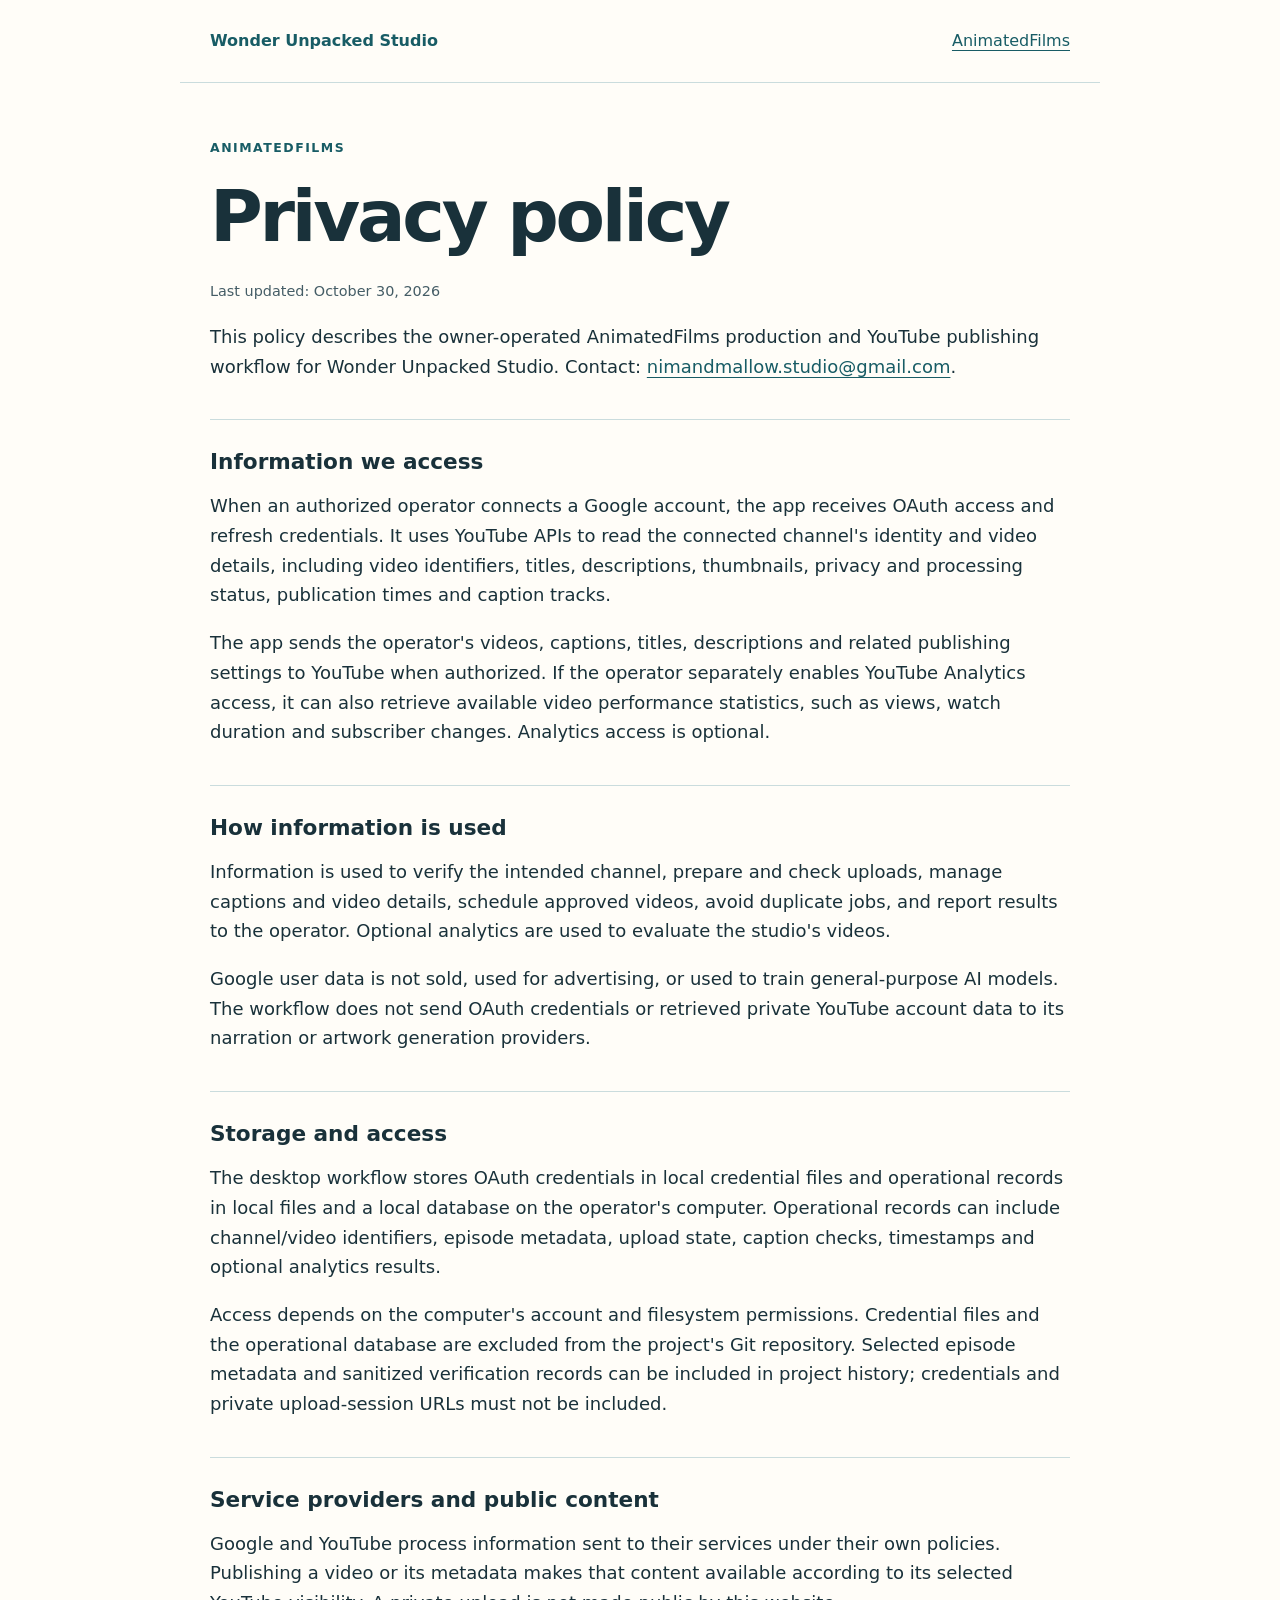
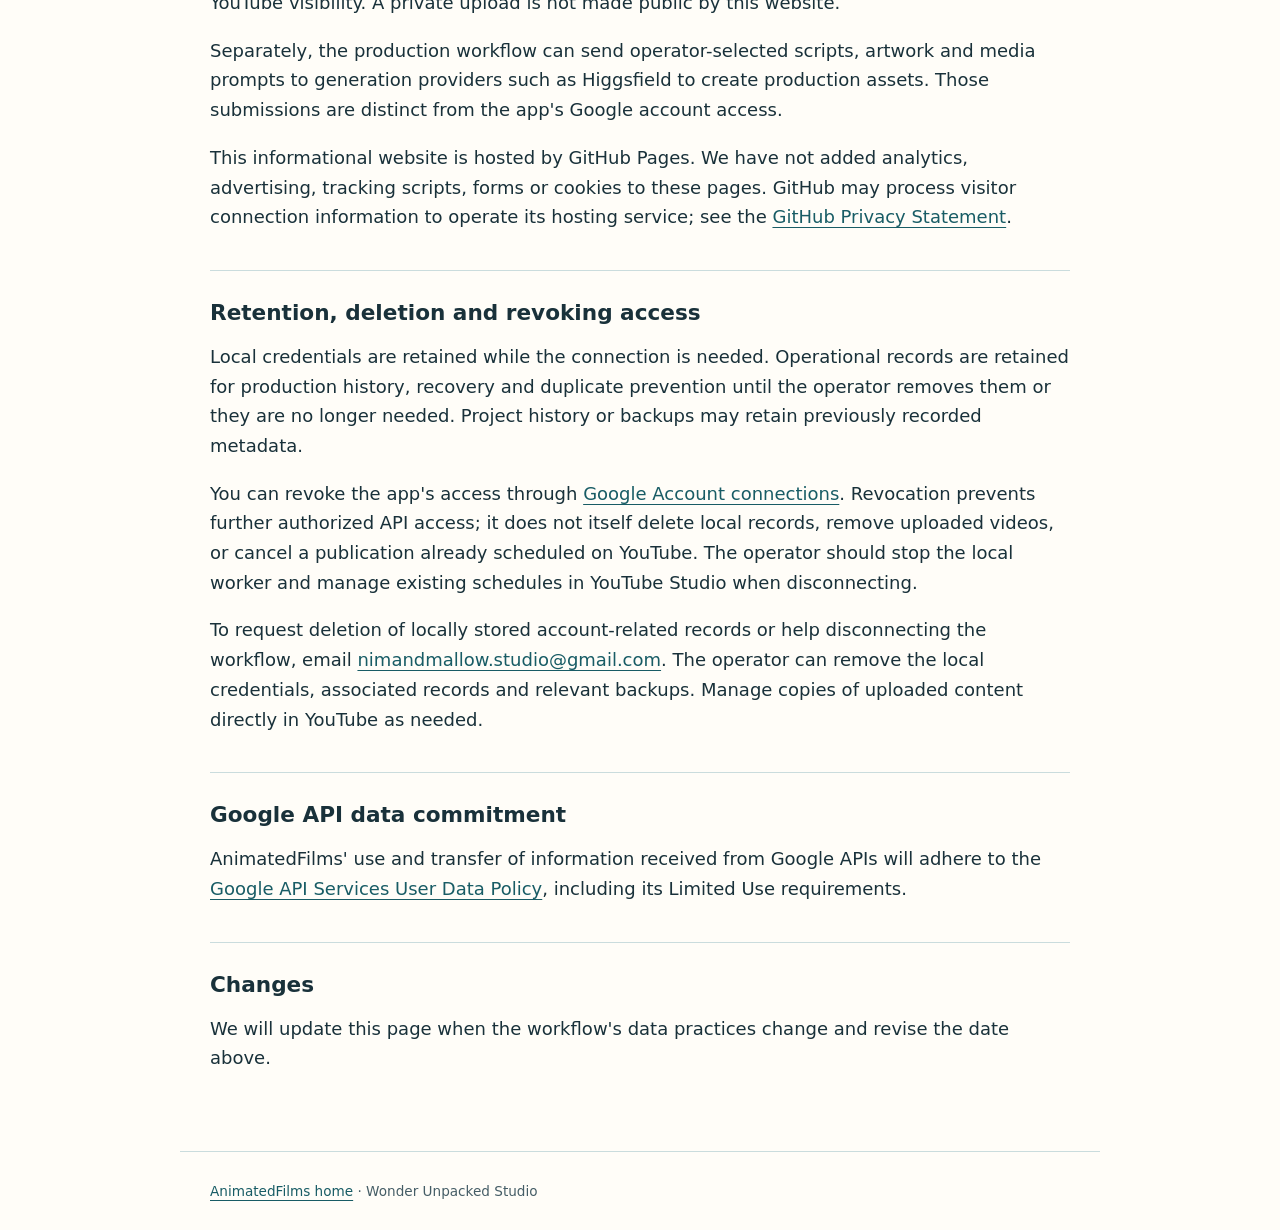
==== privacy.html @ 7d2fbfcc "Publish AnimatedFilms homepage and privacy policy" ====
<!doctype html>
<html lang="en">
<head>
  <meta charset="utf-8">
  <meta name="viewport" content="width=device-width, initial-scale=1">
  <meta name="description" content="How AnimatedFilms accesses, uses and stores data for the Wonder Unpacked Studio production workflow.">
  <title>Privacy policy | AnimatedFilms</title>
  <link rel="stylesheet" href="styles.css">
</head>
<body>
  <header><a class="brand" href="./">Wonder Unpacked Studio</a><nav aria-label="Main"><a href="./">AnimatedFilms</a></nav></header>
  <main>
    <p class="eyebrow">AnimatedFilms</p><h1>Privacy policy</h1><p class="updated">Last updated: October 30, 2026</p>
    <p>This policy describes the owner-operated AnimatedFilms production and YouTube publishing workflow for Wonder Unpacked Studio. Contact: <a href="mailto:nimandmallow.studio@gmail.com">nimandmallow.studio@gmail.com</a>.</p>
    <section><h2>Information we access</h2>
      <p>When an authorized operator connects a Google account, the app receives OAuth access and refresh credentials. It uses YouTube APIs to read the connected channel's identity and video details, including video identifiers, titles, descriptions, thumbnails, privacy and processing status, publication times and caption tracks.</p>
      <p>The app sends the operator's videos, captions, titles, descriptions and related publishing settings to YouTube when authorized. If the operator separately enables YouTube Analytics access, it can also retrieve available video performance statistics, such as views, watch duration and subscriber changes. Analytics access is optional.</p>
    </section>
    <section><h2>How information is used</h2>
      <p>Information is used to verify the intended channel, prepare and check uploads, manage captions and video details, schedule approved videos, avoid duplicate jobs, and report results to the operator. Optional analytics are used to evaluate the studio's videos.</p>
      <p>Google user data is not sold, used for advertising, or used to train general-purpose AI models. The workflow does not send OAuth credentials or retrieved private YouTube account data to its narration or artwork generation providers.</p>
    </section>
    <section><h2>Storage and access</h2>
      <p>The desktop workflow stores OAuth credentials in local credential files and operational records in local files and a local database on the operator's computer. Operational records can include channel/video identifiers, episode metadata, upload state, caption checks, timestamps and optional analytics results.</p>
      <p>Access depends on the computer's account and filesystem permissions. Credential files and the operational database are excluded from the project's Git repository. Selected episode metadata and sanitized verification records can be included in project history; credentials and private upload-session URLs must not be included.</p>
    </section>
    <section><h2>Service providers and public content</h2>
      <p>Google and YouTube process information sent to their services under their own policies. Publishing a video or its metadata makes that content available according to its selected YouTube visibility. A private upload is not made public by this website.</p>
      <p>Separately, the production workflow can send operator-selected scripts, artwork and media prompts to generation providers such as Higgsfield to create production assets. Those submissions are distinct from the app's Google account access.</p>
      <p>This informational website is hosted by GitHub Pages. We have not added analytics, advertising, tracking scripts, forms or cookies to these pages. GitHub may process visitor connection information to operate its hosting service; see the <a href="https://docs.github.com/en/site-policy/privacy-policies/github-general-privacy-statement">GitHub Privacy Statement</a>.</p>
    </section>
    <section><h2>Retention, deletion and revoking access</h2>
      <p>Local credentials are retained while the connection is needed. Operational records are retained for production history, recovery and duplicate prevention until the operator removes them or they are no longer needed. Project history or backups may retain previously recorded metadata.</p>
      <p>You can revoke the app's access through <a href="https://myaccount.google.com/connections">Google Account connections</a>. Revocation prevents further authorized API access; it does not itself delete local records, remove uploaded videos, or cancel a publication already scheduled on YouTube. The operator should stop the local worker and manage existing schedules in YouTube Studio when disconnecting.</p>
      <p>To request deletion of locally stored account-related records or help disconnecting the workflow, email <a href="mailto:nimandmallow.studio@gmail.com">nimandmallow.studio@gmail.com</a>. The operator can remove the local credentials, associated records and relevant backups. Manage copies of uploaded content directly in YouTube as needed.</p>
    </section>
    <section><h2>Google API data commitment</h2><p>AnimatedFilms' use and transfer of information received from Google APIs will adhere to the <a href="https://developers.google.com/terms/api-services-user-data-policy">Google API Services User Data Policy</a>, including its Limited Use requirements.</p></section>
    <section><h2>Changes</h2><p>We will update this page when the workflow's data practices change and revise the date above.</p></section>
  </main>
  <footer><a href="./">AnimatedFilms home</a> · Wonder Unpacked Studio</footer>
</body>
</html>
---- styles.css ----
:root{color-scheme:light;--ink:#19313a;--muted:#455d66;--line:#cadcdd;--paper:#fffdf8;--accent:#185c65}
*{box-sizing:border-box}
body{margin:0;background:var(--paper);color:var(--ink);font:18px/1.65 system-ui,-apple-system,"Segoe UI",sans-serif}
header,main,footer{max-width:920px;margin:auto;padding:28px 30px}
header{display:flex;align-items:center;justify-content:space-between;gap:20px;border-bottom:1px solid var(--line);font-size:16px}
.brand{font-weight:750;text-decoration:none}
a{color:var(--accent);text-underline-offset:4px;overflow-wrap:anywhere}
a:hover{text-decoration-thickness:2px}
a:focus-visible{outline:3px solid var(--accent);outline-offset:5px}
main{padding-top:55px;padding-bottom:60px}
h1{font-size:clamp(2.4rem,7vw,4.5rem);line-height:1.1;letter-spacing:-.045em;margin:10px 0 24px}
h2{font-size:1.35rem;line-height:1.3;margin:0 0 15px}
p{margin:0 0 18px}
.eyebrow{text-transform:uppercase;letter-spacing:.12em;font-size:.78rem;font-weight:750;color:var(--accent)}
.lead{font-size:1.35rem;max-width:650px;color:var(--muted)}
.updated{font-size:.9rem;color:var(--muted)}
section{margin-top:38px;padding-top:28px;border-top:1px solid var(--line)}
footer{border-top:1px solid var(--line);font-size:.85rem;color:var(--muted)}
@media(max-width:540px){header,main,footer{padding-left:22px;padding-right:22px}header{align-items:flex-start;flex-direction:column;gap:10px}main{padding-top:36px}body{font-size:17px}}
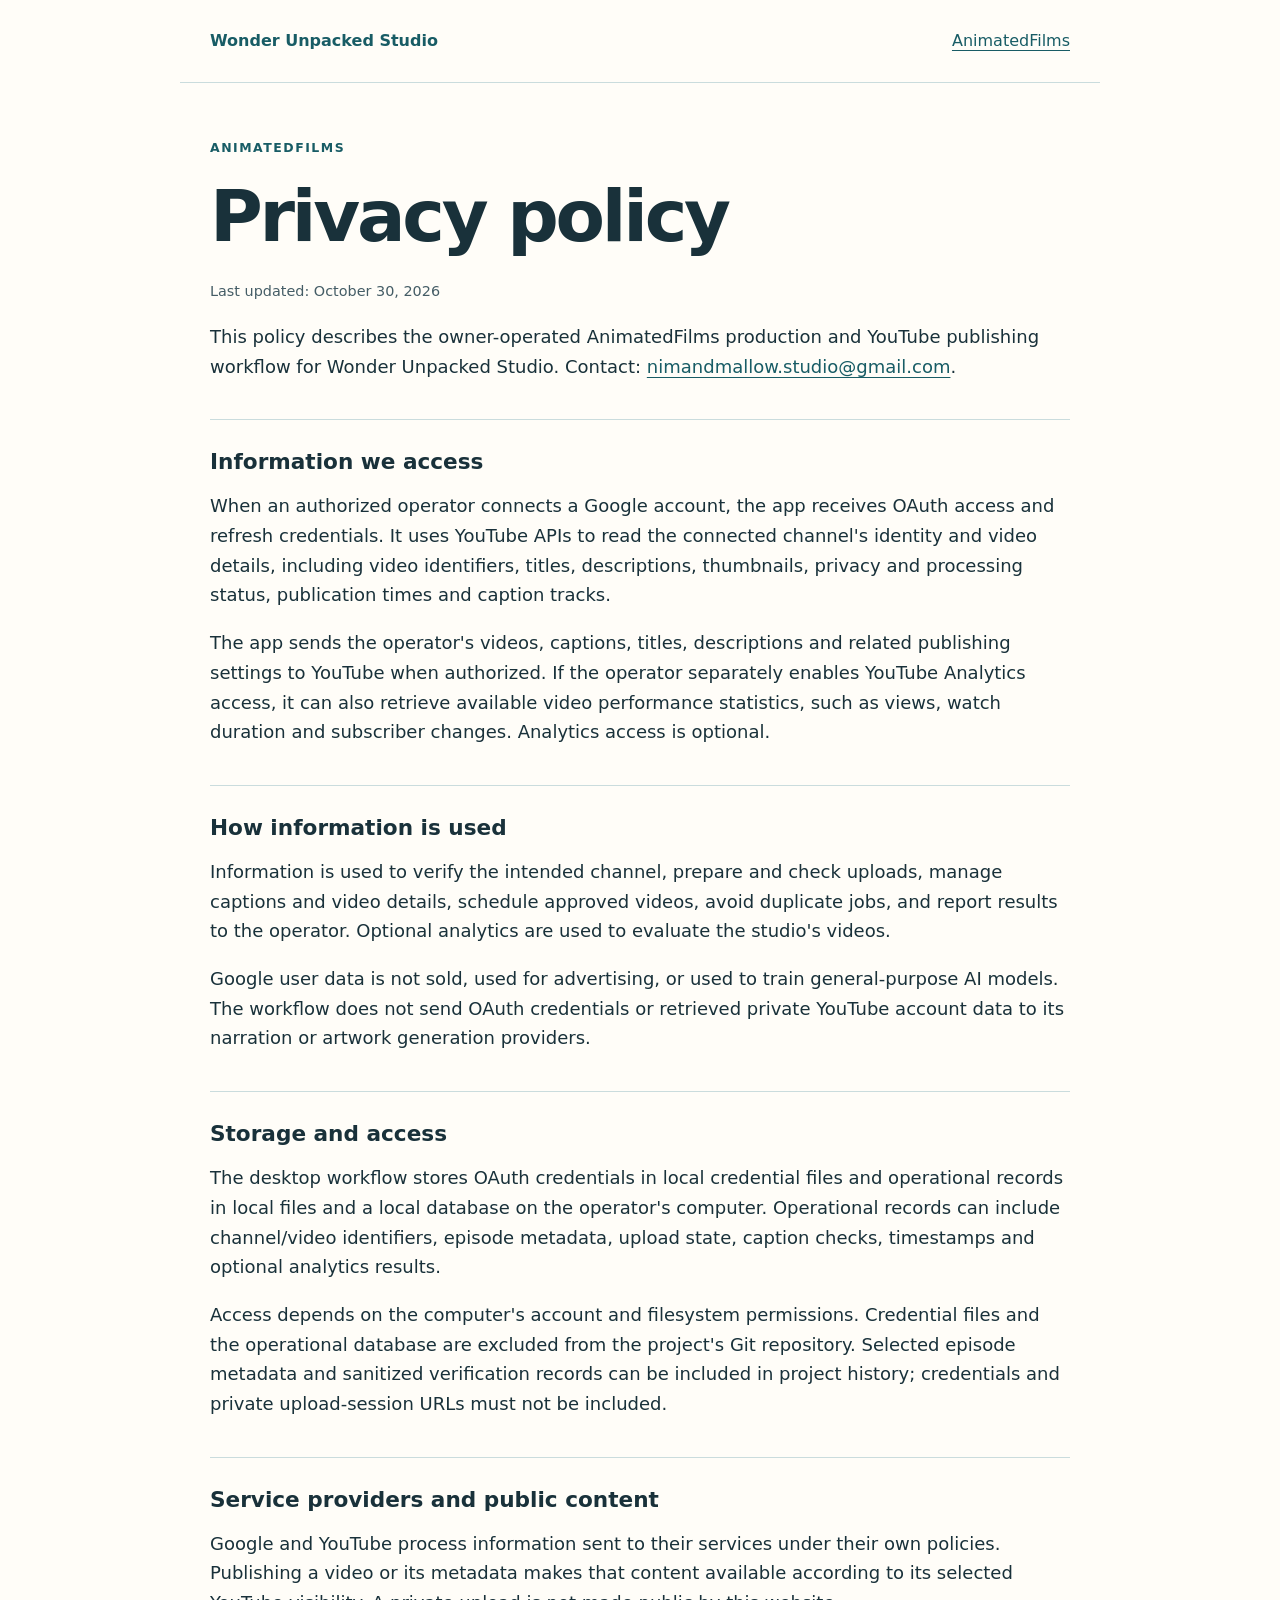
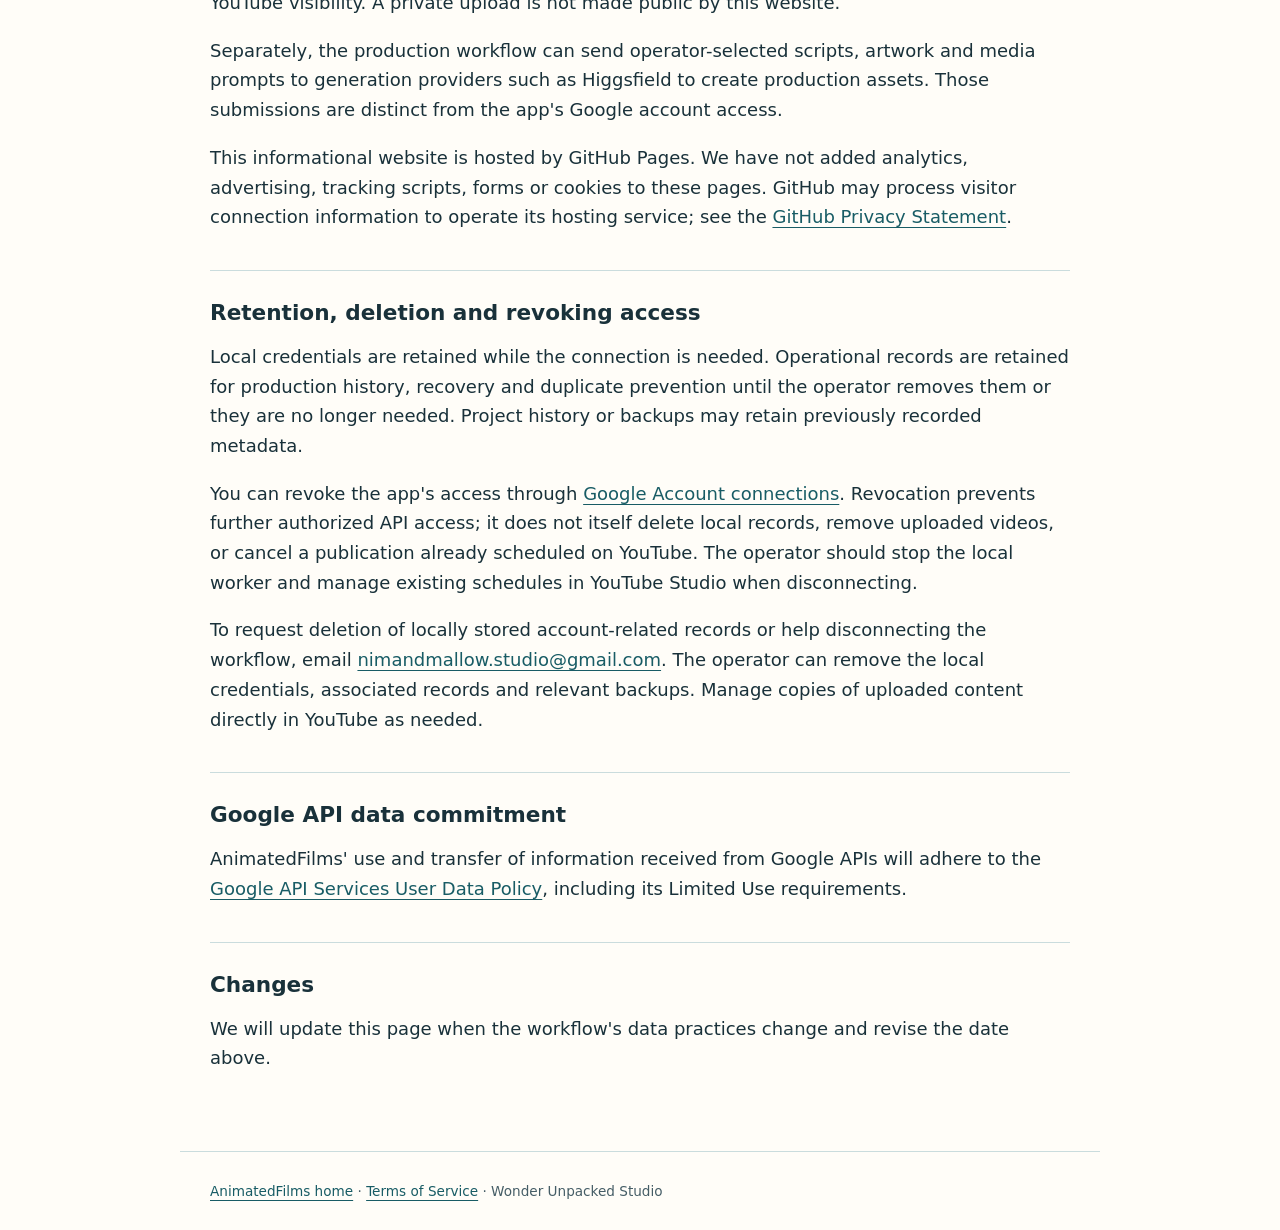
==== commit 00227388: "Add public AnimatedFilms Terms of Service and navigation" ====
--- a/privacy.html
+++ b/privacy.html
@@ -37,6 +37,6 @@
     <section><h2>Google API data commitment</h2><p>AnimatedFilms' use and transfer of information received from Google APIs will adhere to the <a href="https://developers.google.com/terms/api-services-user-data-policy">Google API Services User Data Policy</a>, including its Limited Use requirements.</p></section>
     <section><h2>Changes</h2><p>We will update this page when the workflow's data practices change and revise the date above.</p></section>
   </main>
-  <footer><a href="./">AnimatedFilms home</a> · Wonder Unpacked Studio</footer>
+  <footer><a href="./">AnimatedFilms home</a> · <a href="terms.html">Terms of Service</a> · Wonder Unpacked Studio</footer>
 </body>
 </html>
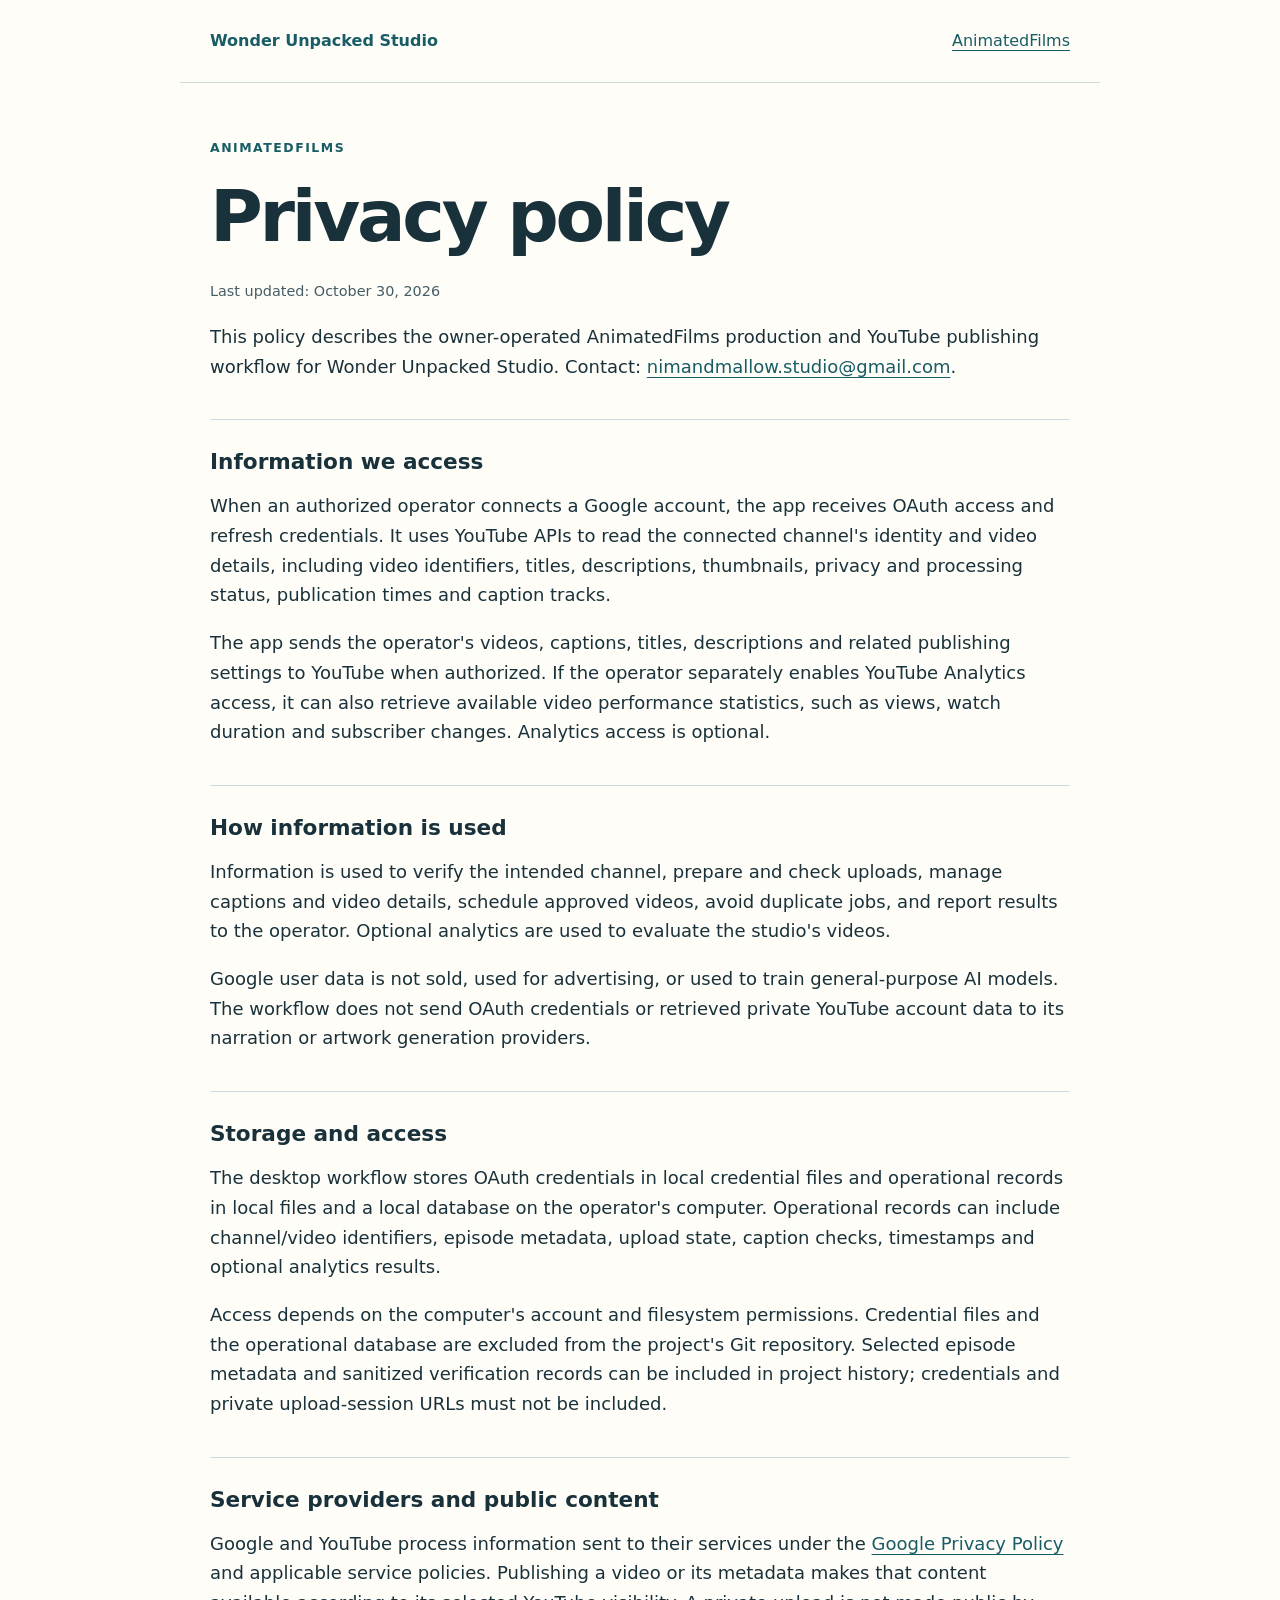
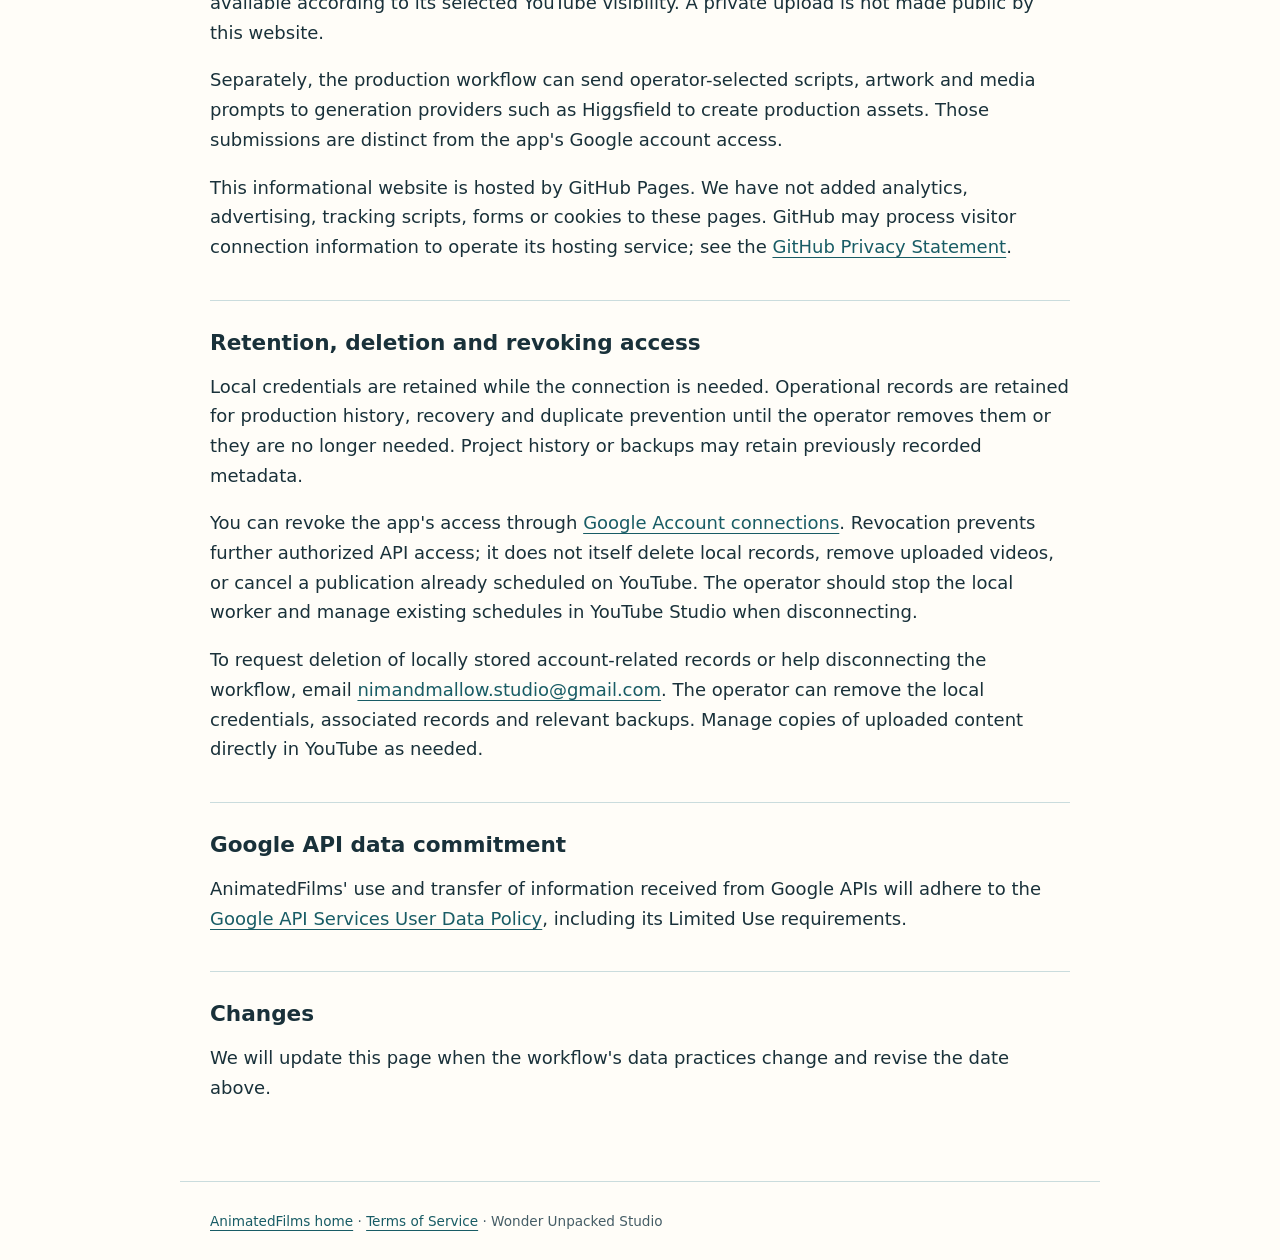
==== commit df206445: "Link Google Privacy Policy in public data disclosures" ====
--- a/privacy.html
+++ b/privacy.html
@@ -25,7 +25,7 @@
       <p>Access depends on the computer's account and filesystem permissions. Credential files and the operational database are excluded from the project's Git repository. Selected episode metadata and sanitized verification records can be included in project history; credentials and private upload-session URLs must not be included.</p>
     </section>
     <section><h2>Service providers and public content</h2>
-      <p>Google and YouTube process information sent to their services under their own policies. Publishing a video or its metadata makes that content available according to its selected YouTube visibility. A private upload is not made public by this website.</p>
+      <p>Google and YouTube process information sent to their services under the <a href="https://policies.google.com/privacy">Google Privacy Policy</a> and applicable service policies. Publishing a video or its metadata makes that content available according to its selected YouTube visibility. A private upload is not made public by this website.</p>
       <p>Separately, the production workflow can send operator-selected scripts, artwork and media prompts to generation providers such as Higgsfield to create production assets. Those submissions are distinct from the app's Google account access.</p>
       <p>This informational website is hosted by GitHub Pages. We have not added analytics, advertising, tracking scripts, forms or cookies to these pages. GitHub may process visitor connection information to operate its hosting service; see the <a href="https://docs.github.com/en/site-policy/privacy-policies/github-general-privacy-statement">GitHub Privacy Statement</a>.</p>
     </section>
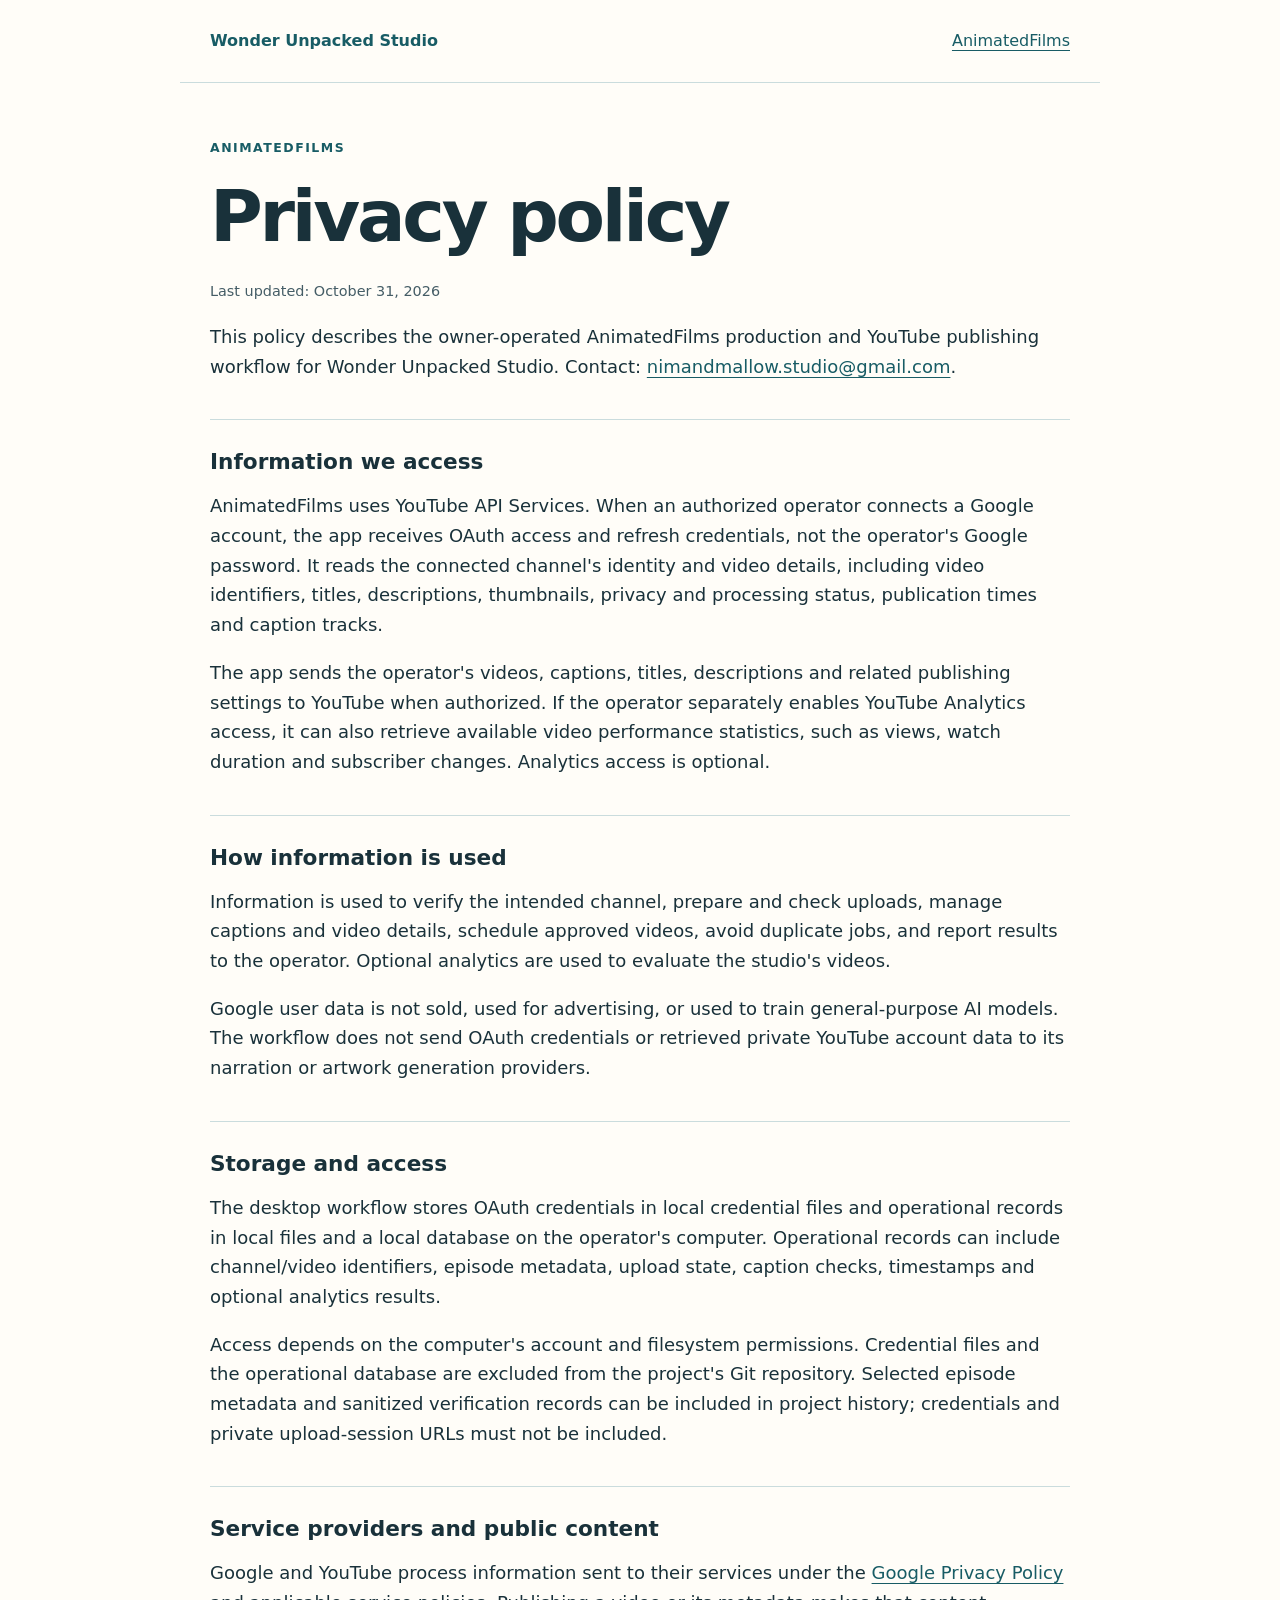
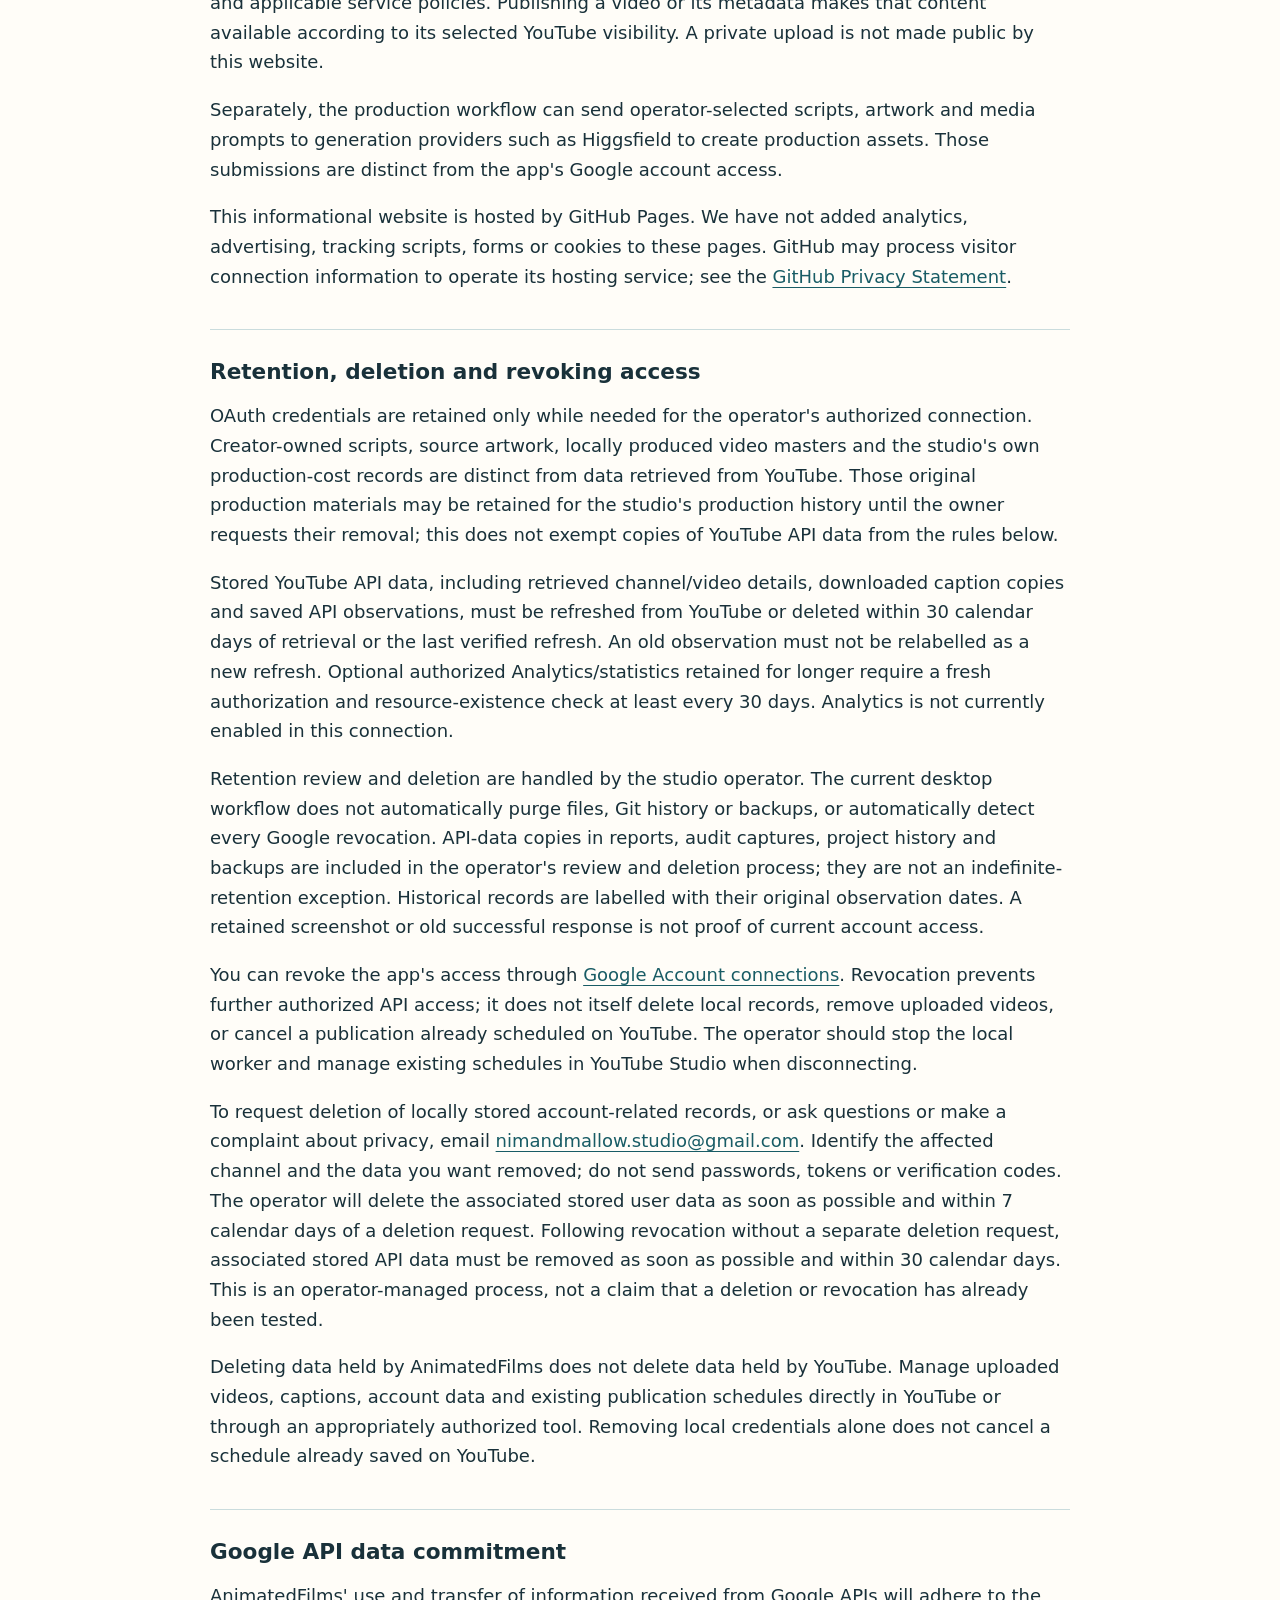
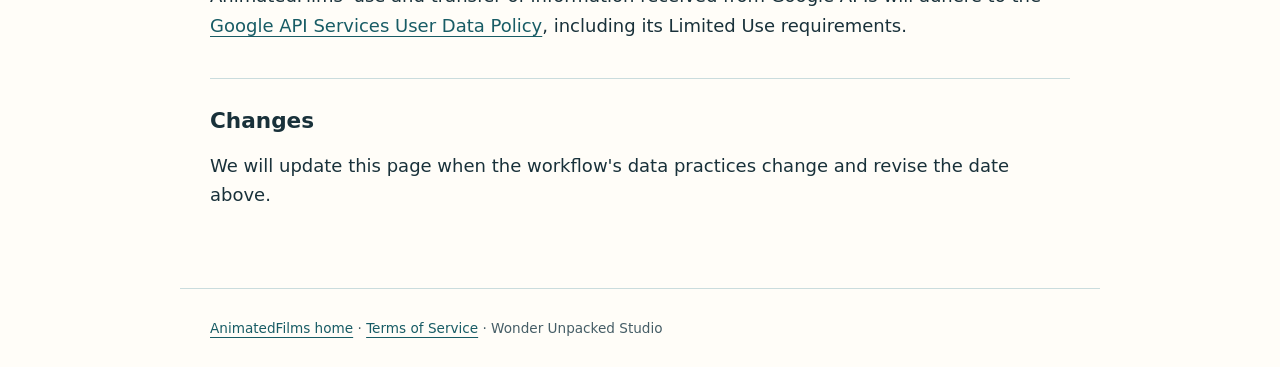
==== commit 39aff4a8: "Clarify AnimatedFilms API data retention and manual deletion process" ====
--- a/privacy.html
+++ b/privacy.html
@@ -10,10 +10,10 @@
 <body>
   <header><a class="brand" href="./">Wonder Unpacked Studio</a><nav aria-label="Main"><a href="./">AnimatedFilms</a></nav></header>
   <main>
-    <p class="eyebrow">AnimatedFilms</p><h1>Privacy policy</h1><p class="updated">Last updated: October 30, 2026</p>
+    <p class="eyebrow">AnimatedFilms</p><h1>Privacy policy</h1><p class="updated">Last updated: October 31, 2026</p>
     <p>This policy describes the owner-operated AnimatedFilms production and YouTube publishing workflow for Wonder Unpacked Studio. Contact: <a href="mailto:nimandmallow.studio@gmail.com">nimandmallow.studio@gmail.com</a>.</p>
     <section><h2>Information we access</h2>
-      <p>When an authorized operator connects a Google account, the app receives OAuth access and refresh credentials. It uses YouTube APIs to read the connected channel's identity and video details, including video identifiers, titles, descriptions, thumbnails, privacy and processing status, publication times and caption tracks.</p>
+      <p>AnimatedFilms uses YouTube API Services. When an authorized operator connects a Google account, the app receives OAuth access and refresh credentials, not the operator's Google password. It reads the connected channel's identity and video details, including video identifiers, titles, descriptions, thumbnails, privacy and processing status, publication times and caption tracks.</p>
       <p>The app sends the operator's videos, captions, titles, descriptions and related publishing settings to YouTube when authorized. If the operator separately enables YouTube Analytics access, it can also retrieve available video performance statistics, such as views, watch duration and subscriber changes. Analytics access is optional.</p>
     </section>
     <section><h2>How information is used</h2>
@@ -30,9 +30,12 @@
       <p>This informational website is hosted by GitHub Pages. We have not added analytics, advertising, tracking scripts, forms or cookies to these pages. GitHub may process visitor connection information to operate its hosting service; see the <a href="https://docs.github.com/en/site-policy/privacy-policies/github-general-privacy-statement">GitHub Privacy Statement</a>.</p>
     </section>
     <section><h2>Retention, deletion and revoking access</h2>
-      <p>Local credentials are retained while the connection is needed. Operational records are retained for production history, recovery and duplicate prevention until the operator removes them or they are no longer needed. Project history or backups may retain previously recorded metadata.</p>
+      <p>OAuth credentials are retained only while needed for the operator's authorized connection. Creator-owned scripts, source artwork, locally produced video masters and the studio's own production-cost records are distinct from data retrieved from YouTube. Those original production materials may be retained for the studio's production history until the owner requests their removal; this does not exempt copies of YouTube API data from the rules below.</p>
+      <p>Stored YouTube API data, including retrieved channel/video details, downloaded caption copies and saved API observations, must be refreshed from YouTube or deleted within 30 calendar days of retrieval or the last verified refresh. An old observation must not be relabelled as a new refresh. Optional authorized Analytics/statistics retained for longer require a fresh authorization and resource-existence check at least every 30 days. Analytics is not currently enabled in this connection.</p>
+      <p>Retention review and deletion are handled by the studio operator. The current desktop workflow does not automatically purge files, Git history or backups, or automatically detect every Google revocation. API-data copies in reports, audit captures, project history and backups are included in the operator's review and deletion process; they are not an indefinite-retention exception. Historical records are labelled with their original observation dates. A retained screenshot or old successful response is not proof of current account access.</p>
       <p>You can revoke the app's access through <a href="https://myaccount.google.com/connections">Google Account connections</a>. Revocation prevents further authorized API access; it does not itself delete local records, remove uploaded videos, or cancel a publication already scheduled on YouTube. The operator should stop the local worker and manage existing schedules in YouTube Studio when disconnecting.</p>
-      <p>To request deletion of locally stored account-related records or help disconnecting the workflow, email <a href="mailto:nimandmallow.studio@gmail.com">nimandmallow.studio@gmail.com</a>. The operator can remove the local credentials, associated records and relevant backups. Manage copies of uploaded content directly in YouTube as needed.</p>
+      <p>To request deletion of locally stored account-related records, or ask questions or make a complaint about privacy, email <a href="mailto:nimandmallow.studio@gmail.com?subject=AnimatedFilms%20privacy%20or%20deletion%20request">nimandmallow.studio@gmail.com</a>. Identify the affected channel and the data you want removed; do not send passwords, tokens or verification codes. The operator will delete the associated stored user data as soon as possible and within 7 calendar days of a deletion request. Following revocation without a separate deletion request, associated stored API data must be removed as soon as possible and within 30 calendar days. This is an operator-managed process, not a claim that a deletion or revocation has already been tested.</p>
+      <p>Deleting data held by AnimatedFilms does not delete data held by YouTube. Manage uploaded videos, captions, account data and existing publication schedules directly in YouTube or through an appropriately authorized tool. Removing local credentials alone does not cancel a schedule already saved on YouTube.</p>
     </section>
     <section><h2>Google API data commitment</h2><p>AnimatedFilms' use and transfer of information received from Google APIs will adhere to the <a href="https://developers.google.com/terms/api-services-user-data-policy">Google API Services User Data Policy</a>, including its Limited Use requirements.</p></section>
     <section><h2>Changes</h2><p>We will update this page when the workflow's data practices change and revise the date above.</p></section>
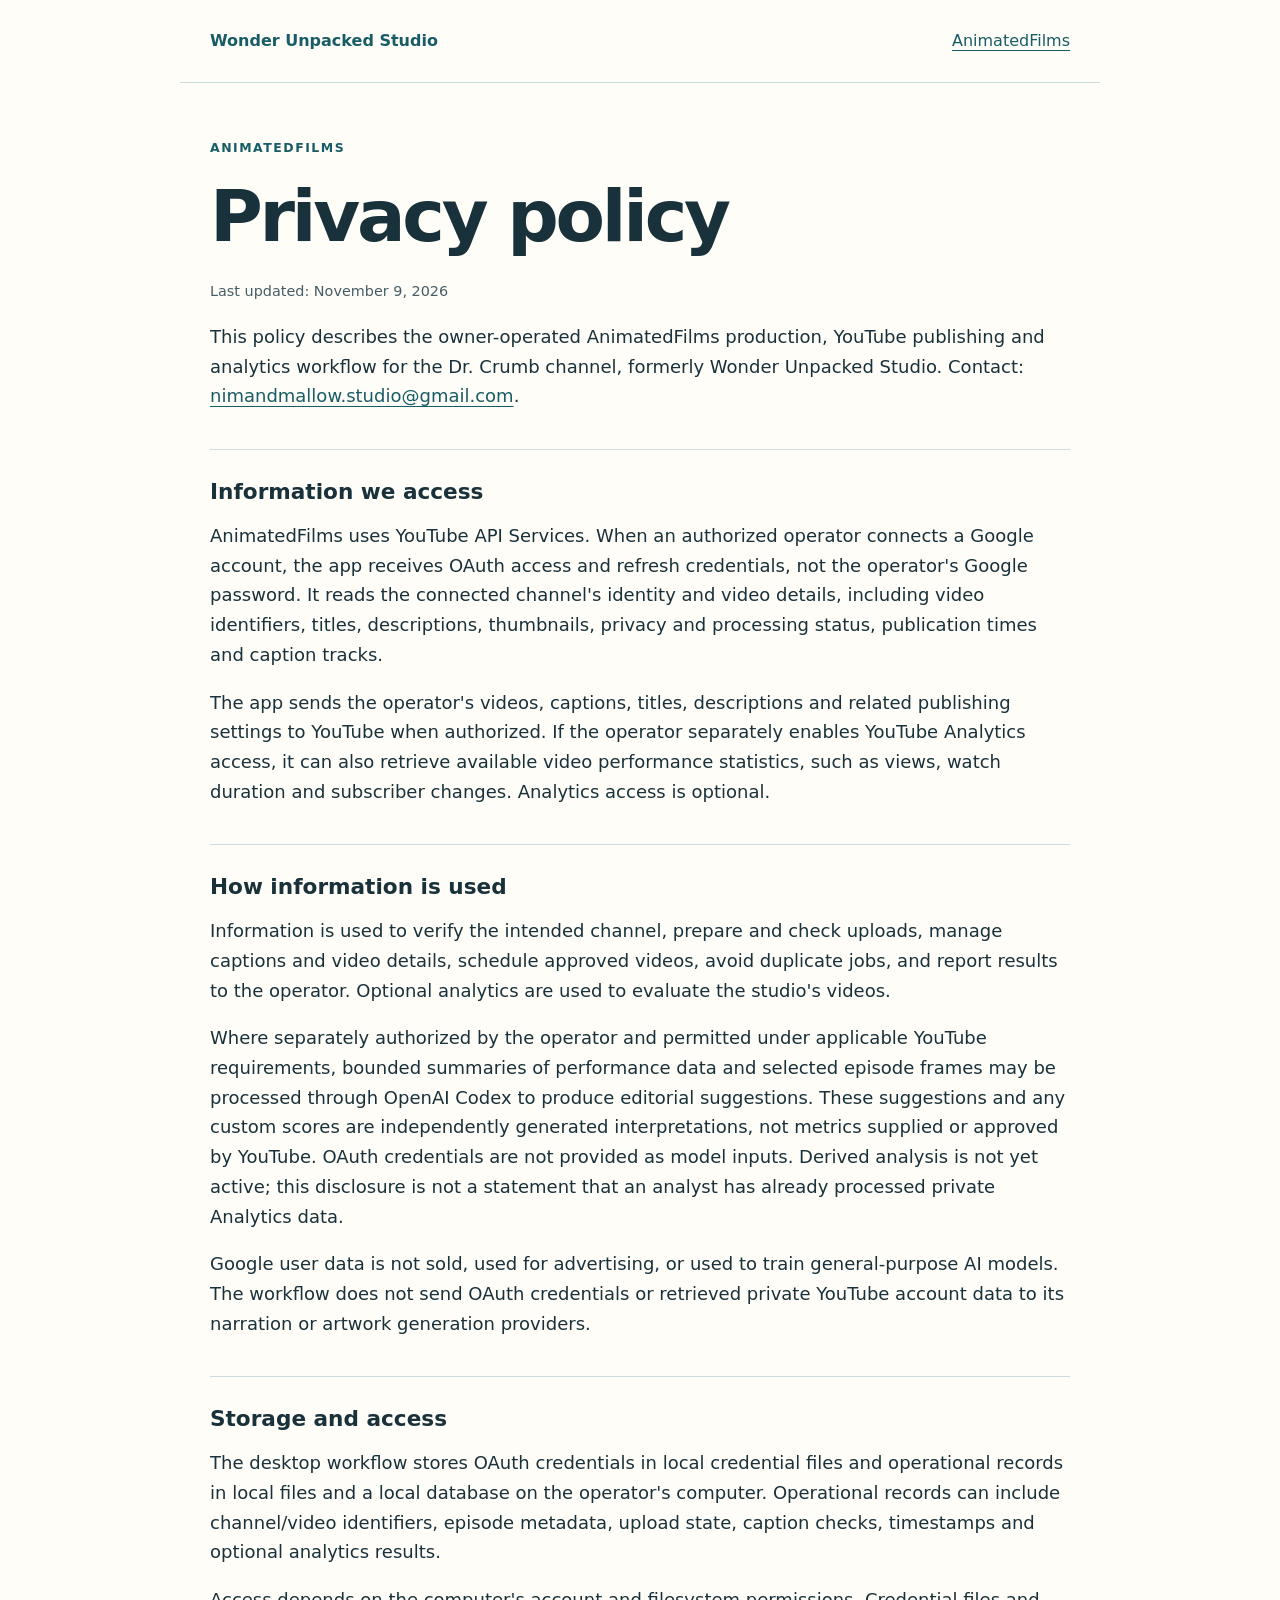
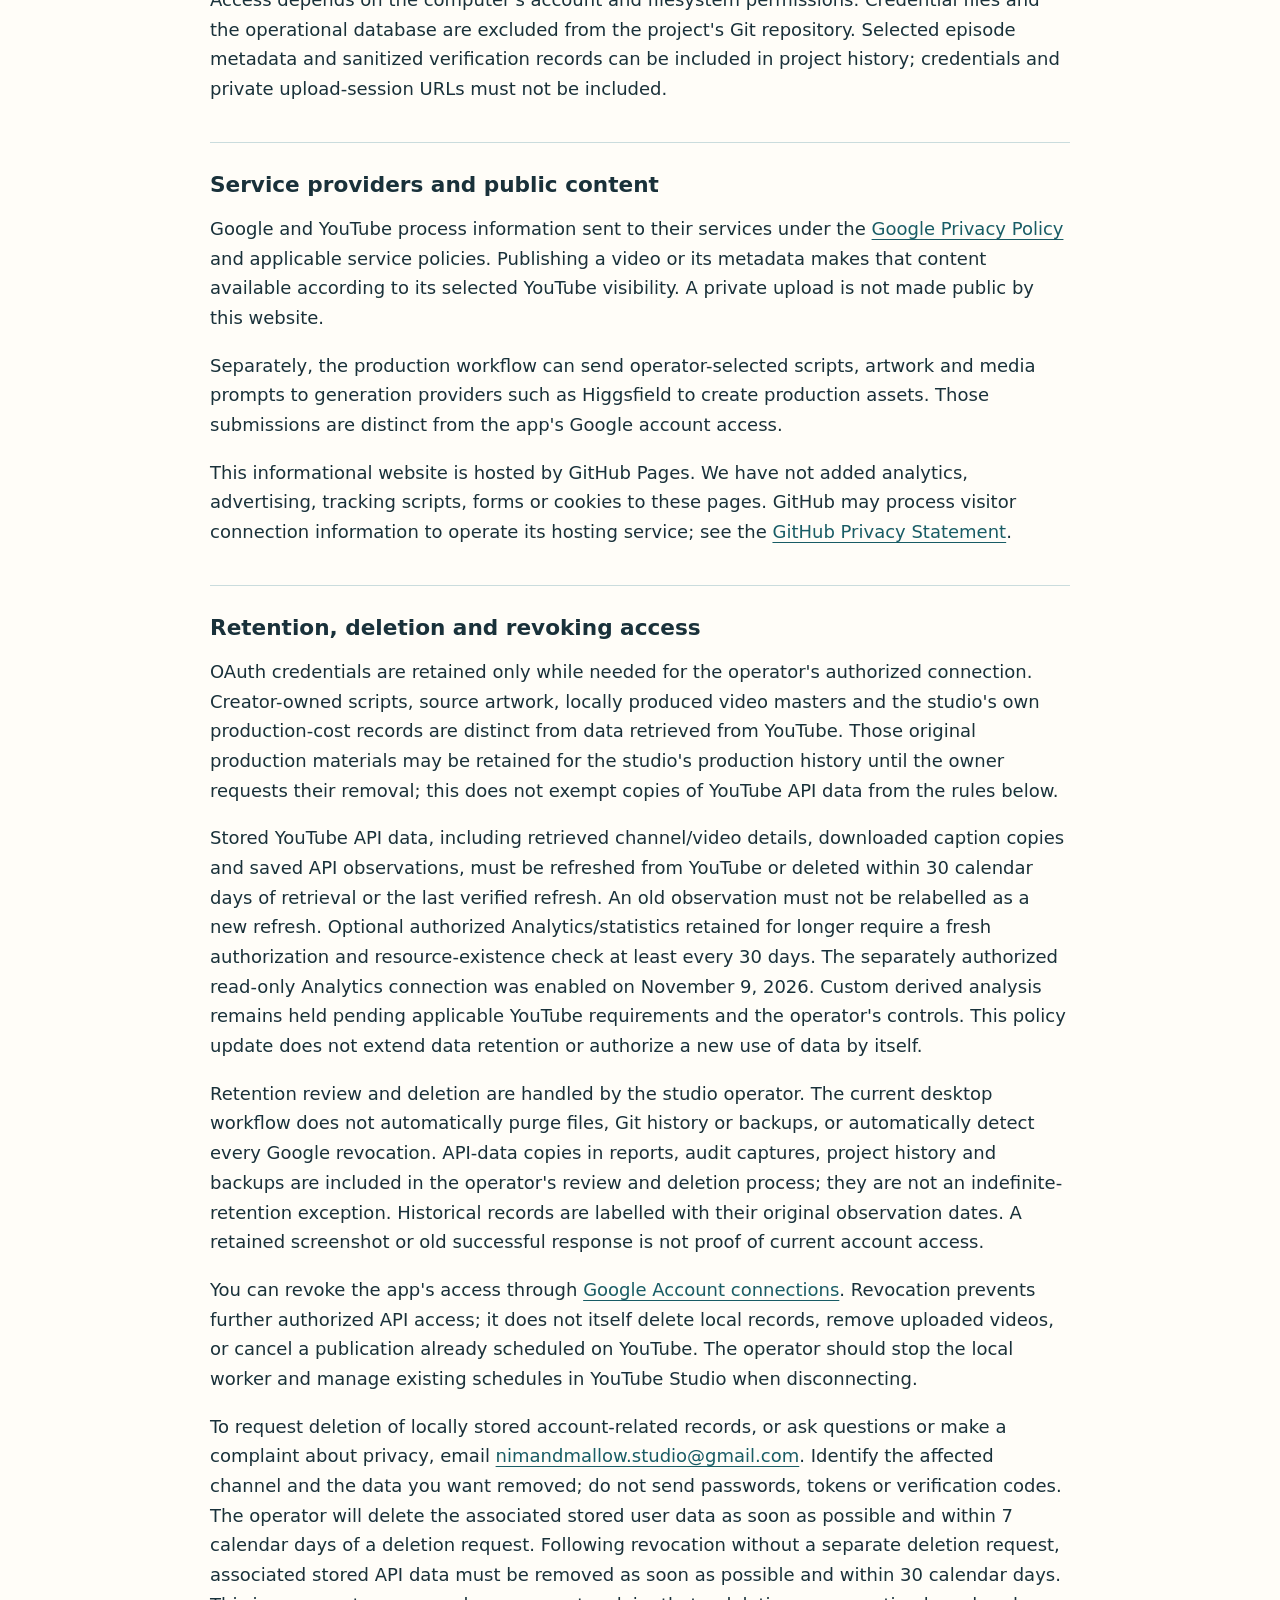
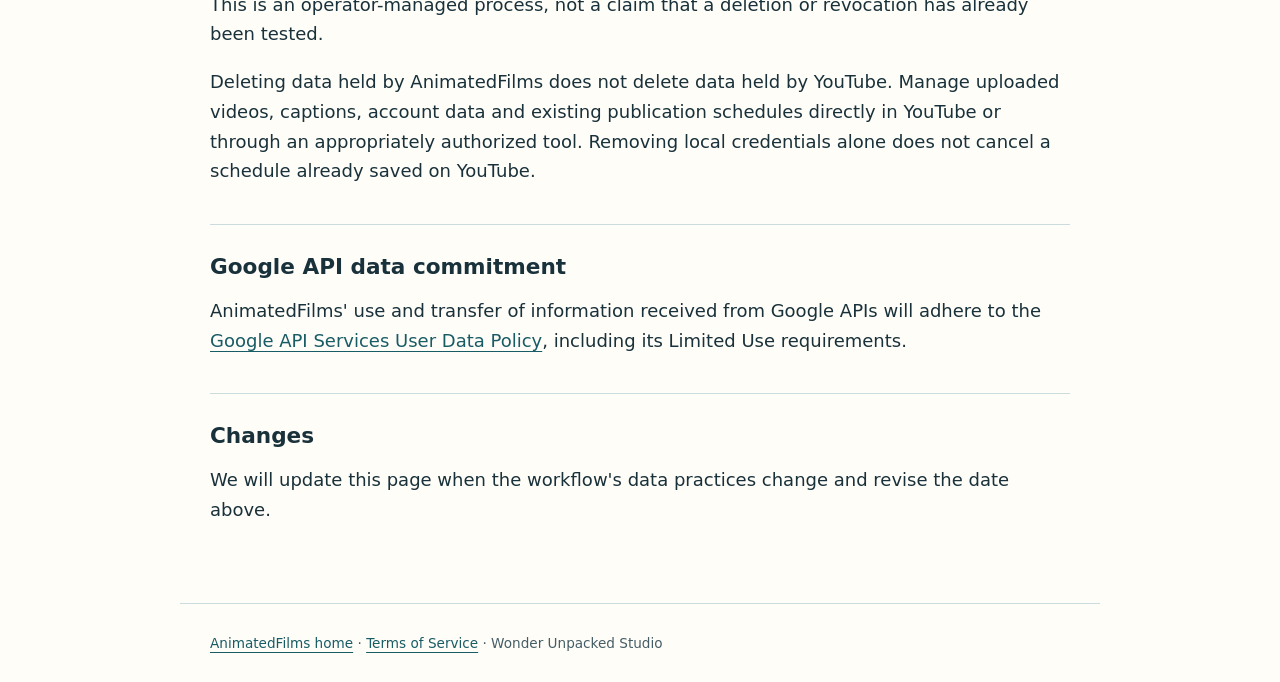
==== commit 18e95f08: "Correct Analytics status and disclose bounded owner-authorized editorial review" ====
--- a/privacy.html
+++ b/privacy.html
@@ -10,14 +10,15 @@
 <body>
   <header><a class="brand" href="./">Wonder Unpacked Studio</a><nav aria-label="Main"><a href="./">AnimatedFilms</a></nav></header>
   <main>
-    <p class="eyebrow">AnimatedFilms</p><h1>Privacy policy</h1><p class="updated">Last updated: October 31, 2026</p>
-    <p>This policy describes the owner-operated AnimatedFilms production and YouTube publishing workflow for Wonder Unpacked Studio. Contact: <a href="mailto:nimandmallow.studio@gmail.com">nimandmallow.studio@gmail.com</a>.</p>
+    <p class="eyebrow">AnimatedFilms</p><h1>Privacy policy</h1><p class="updated">Last updated: November 9, 2026</p>
+    <p>This policy describes the owner-operated AnimatedFilms production, YouTube publishing and analytics workflow for the Dr. Crumb channel, formerly Wonder Unpacked Studio. Contact: <a href="mailto:nimandmallow.studio@gmail.com">nimandmallow.studio@gmail.com</a>.</p>
     <section><h2>Information we access</h2>
       <p>AnimatedFilms uses YouTube API Services. When an authorized operator connects a Google account, the app receives OAuth access and refresh credentials, not the operator's Google password. It reads the connected channel's identity and video details, including video identifiers, titles, descriptions, thumbnails, privacy and processing status, publication times and caption tracks.</p>
       <p>The app sends the operator's videos, captions, titles, descriptions and related publishing settings to YouTube when authorized. If the operator separately enables YouTube Analytics access, it can also retrieve available video performance statistics, such as views, watch duration and subscriber changes. Analytics access is optional.</p>
     </section>
     <section><h2>How information is used</h2>
       <p>Information is used to verify the intended channel, prepare and check uploads, manage captions and video details, schedule approved videos, avoid duplicate jobs, and report results to the operator. Optional analytics are used to evaluate the studio's videos.</p>
+      <p>Where separately authorized by the operator and permitted under applicable YouTube requirements, bounded summaries of performance data and selected episode frames may be processed through OpenAI Codex to produce editorial suggestions. These suggestions and any custom scores are independently generated interpretations, not metrics supplied or approved by YouTube. OAuth credentials are not provided as model inputs. Derived analysis is not yet active; this disclosure is not a statement that an analyst has already processed private Analytics data.</p>
       <p>Google user data is not sold, used for advertising, or used to train general-purpose AI models. The workflow does not send OAuth credentials or retrieved private YouTube account data to its narration or artwork generation providers.</p>
     </section>
     <section><h2>Storage and access</h2>
@@ -31,7 +32,7 @@
     </section>
     <section><h2>Retention, deletion and revoking access</h2>
       <p>OAuth credentials are retained only while needed for the operator's authorized connection. Creator-owned scripts, source artwork, locally produced video masters and the studio's own production-cost records are distinct from data retrieved from YouTube. Those original production materials may be retained for the studio's production history until the owner requests their removal; this does not exempt copies of YouTube API data from the rules below.</p>
-      <p>Stored YouTube API data, including retrieved channel/video details, downloaded caption copies and saved API observations, must be refreshed from YouTube or deleted within 30 calendar days of retrieval or the last verified refresh. An old observation must not be relabelled as a new refresh. Optional authorized Analytics/statistics retained for longer require a fresh authorization and resource-existence check at least every 30 days. Analytics is not currently enabled in this connection.</p>
+      <p>Stored YouTube API data, including retrieved channel/video details, downloaded caption copies and saved API observations, must be refreshed from YouTube or deleted within 30 calendar days of retrieval or the last verified refresh. An old observation must not be relabelled as a new refresh. Optional authorized Analytics/statistics retained for longer require a fresh authorization and resource-existence check at least every 30 days. The separately authorized read-only Analytics connection was enabled on November 9, 2026. Custom derived analysis remains held pending applicable YouTube requirements and the operator's controls. This policy update does not extend data retention or authorize a new use of data by itself.</p>
       <p>Retention review and deletion are handled by the studio operator. The current desktop workflow does not automatically purge files, Git history or backups, or automatically detect every Google revocation. API-data copies in reports, audit captures, project history and backups are included in the operator's review and deletion process; they are not an indefinite-retention exception. Historical records are labelled with their original observation dates. A retained screenshot or old successful response is not proof of current account access.</p>
       <p>You can revoke the app's access through <a href="https://myaccount.google.com/connections">Google Account connections</a>. Revocation prevents further authorized API access; it does not itself delete local records, remove uploaded videos, or cancel a publication already scheduled on YouTube. The operator should stop the local worker and manage existing schedules in YouTube Studio when disconnecting.</p>
       <p>To request deletion of locally stored account-related records, or ask questions or make a complaint about privacy, email <a href="mailto:nimandmallow.studio@gmail.com?subject=AnimatedFilms%20privacy%20or%20deletion%20request">nimandmallow.studio@gmail.com</a>. Identify the affected channel and the data you want removed; do not send passwords, tokens or verification codes. The operator will delete the associated stored user data as soon as possible and within 7 calendar days of a deletion request. Following revocation without a separate deletion request, associated stored API data must be removed as soon as possible and within 30 calendar days. This is an operator-managed process, not a claim that a deletion or revocation has already been tested.</p>
